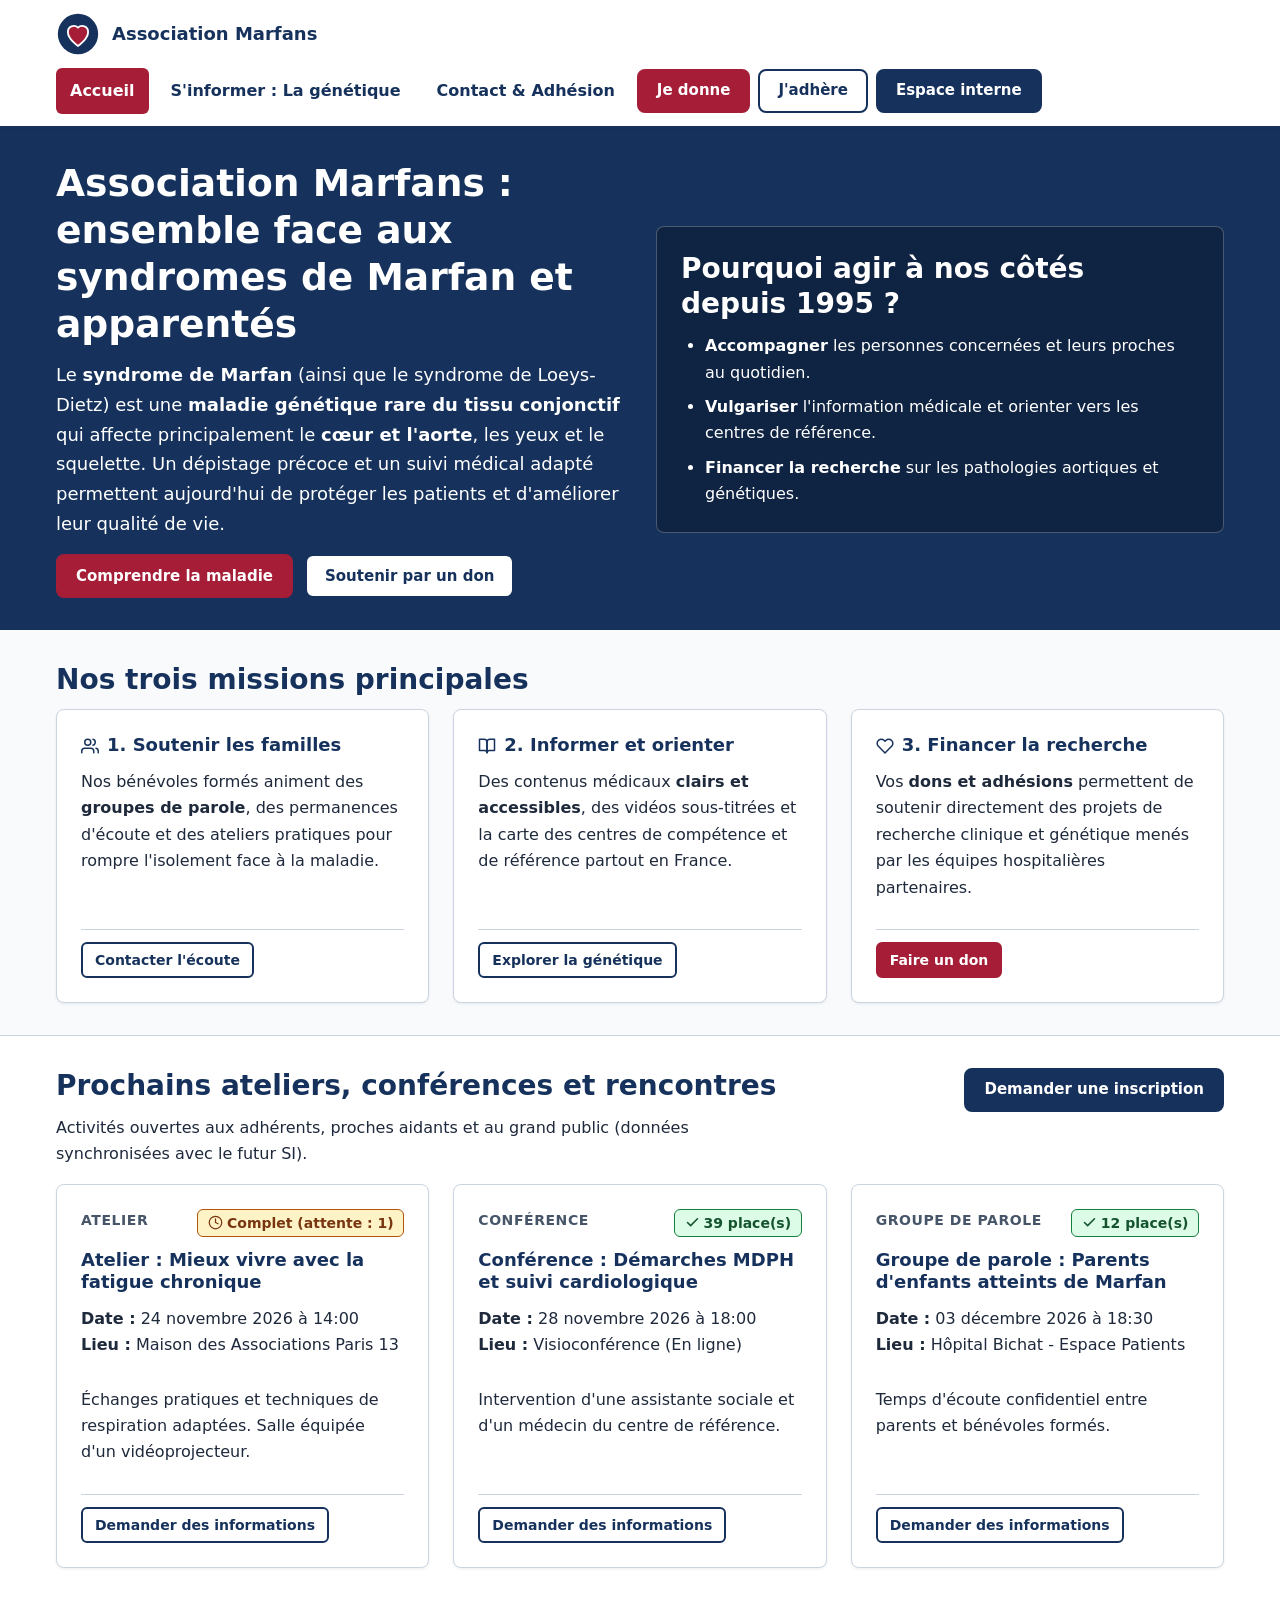
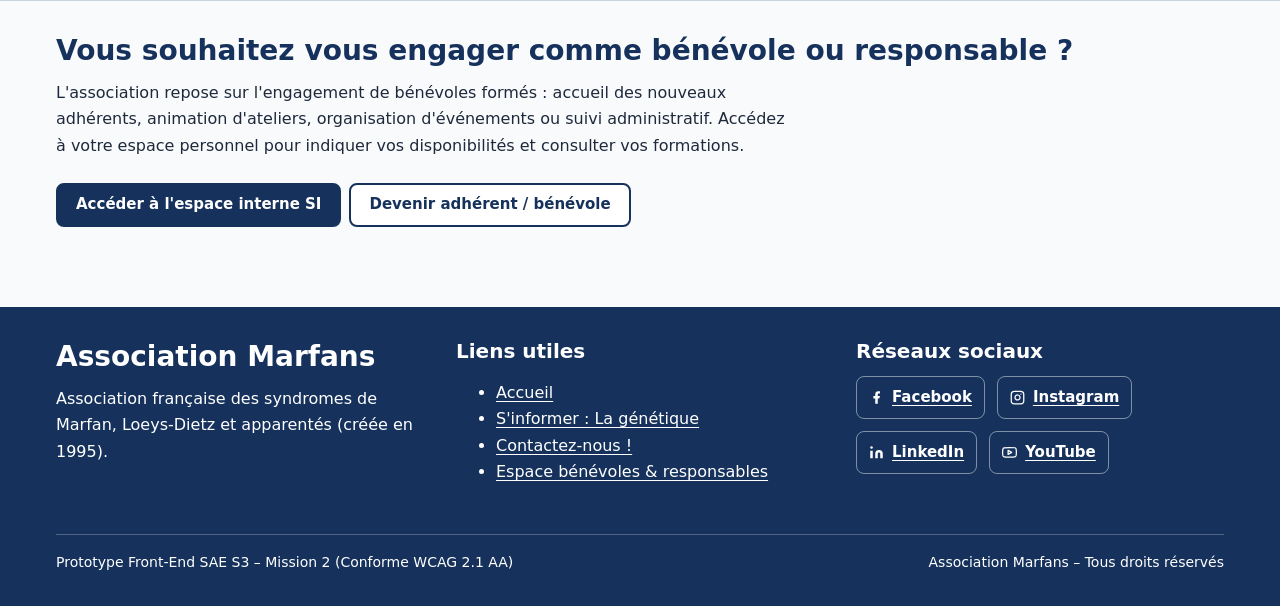
==== index.html @ ef51d099 "Initial commit" ====
<!DOCTYPE html>
<html lang="fr">
<head>
  <meta charset="UTF-8">
  <meta name="viewport" content="width=device-width, initial-scale=1.0">
  <title>Accueil – Association Marfans | Soutenir, Informer, Financer la recherche</title>
  <meta name="description" content="Association française des syndromes de Marfan, Loeys-Dietz et apparentés. Comprendre la maladie, découvrir nos actions et rejoindre nos bénévoles.">
  <link rel="stylesheet" href="css/variables.css">
  <link rel="stylesheet" href="css/base.css">
  <link rel="stylesheet" href="css/components.css">
  <link rel="stylesheet" href="css/pages.css">
</head>
<body>
  <a href="#main-content" class="skip-link">Passer au contenu principal</a>

  <header class="site-header">
    <div class="container header-inner">
      <a href="index.html" class="brand-link">
        <svg class="brand-logo" viewBox="0 0 48 48" role="img" aria-label="Logo Association Marfans">
          <circle cx="24" cy="24" r="22" fill="#16325C" />
          <path d="M24 37s-11-7.2-11-15.2A6.5 6.5 0 0 1 24 17a6.5 6.5 0 0 1 11 4.8C35 29.8 24 37 24 37z" fill="#A51D36" stroke="#FFFFFF" stroke-width="2" />
        </svg>
        <span>Association Marfans</span>
      </a>

      <button type="button" id="nav-toggle" class="nav-toggle" aria-expanded="false" aria-controls="main-nav">
        <svg class="icon" viewBox="0 0 24 24" fill="none" stroke="currentColor" stroke-width="2.2" stroke-linecap="round" stroke-linejoin="round" aria-hidden="true">
          <line x1="3" y1="6" x2="21" y2="6"></line>
          <line x1="3" y1="12" x2="21" y2="12"></line>
          <line x1="3" y1="18" x2="21" y2="18"></line>
        </svg>
        Menu
      </button>

      <nav id="main-nav" class="main-nav" aria-label="Navigation principale">
        <ul class="nav-list">
          <li><a href="index.html" class="nav-link" aria-current="page">Accueil</a></li>
          <li><a href="la-genetique.html" class="nav-link">S'informer : La génétique</a></li>
          <li><a href="contact-adhesion.html" class="nav-link">Contact &amp; Adhésion</a></li>
        </ul>
        <div class="nav-actions">
          <a href="contact-adhesion.html?onglet=don" class="btn btn-primary">Je donne</a>
          <a href="contact-adhesion.html?onglet=adhesion" class="btn btn-outline">J'adhère</a>
          <a href="login.html" id="nav-si-link" class="btn btn-secondary">Espace interne</a>
        </div>
      </nav>
    </div>
  </header>

  <main id="main-content">
    <!-- Section Hero unie (sans dégradé) : explication immédiate de la maladie dès l'entrée -->
    <section class="hero" aria-labelledby="hero-title">
      <div class="container hero-grid">
        <div>
          <h1 id="hero-title">Association Marfans : ensemble face aux syndromes de Marfan et apparentés</h1>
          <p class="hero-lead">
            Le <strong>syndrome de Marfan</strong> (ainsi que le syndrome de Loeys-Dietz) est une
            <strong>maladie génétique rare du tissu conjonctif</strong> qui affecte principalement le
            <strong>cœur et l'aorte</strong>, les yeux et le squelette. Un dépistage précoce et un suivi médical
            adapté permettent aujourd'hui de protéger les patients et d'améliorer leur qualité de vie.
          </p>
          <div class="hero-actions">
            <a href="la-genetique.html" class="btn btn-primary">Comprendre la maladie</a>
            <a href="contact-adhesion.html?onglet=don" class="btn btn-outline">Soutenir par un don</a>
          </div>
        </div>

        <aside class="hero-box" aria-labelledby="hero-box-title">
          <h2 id="hero-box-title">Pourquoi agir à nos côtés depuis 1995 ?</h2>
          <ul>
            <li><strong>Accompagner</strong> les personnes concernées et leurs proches au quotidien.</li>
            <li><strong>Vulgariser</strong> l'information médicale et orienter vers les centres de référence.</li>
            <li><strong>Financer la recherche</strong> sur les pathologies aortiques et génétiques.</li>
          </ul>
        </aside>
      </div>
    </section>

    <!-- Nos 3 missions clés -->
    <section class="section" aria-labelledby="missions-title">
      <div class="container">
        <h2 id="missions-title">Nos trois missions principales</h2>
        <div class="grid grid-3">
          <article class="card">
            <h3 class="card-title">
              <svg class="icon" viewBox="0 0 24 24" fill="none" stroke="currentColor" stroke-width="2" stroke-linecap="round" stroke-linejoin="round" aria-hidden="true">
                <path d="M17 21v-2a4 4 0 0 0-4-4H5a4 4 0 0 0-4 4v2"></path>
                <circle cx="9" cy="7" r="4"></circle>
                <path d="M23 21v-2a4 4 0 0 0-3-3.87"></path>
                <path d="M16 3.13a4 4 0 0 1 0 7.75"></path>
              </svg>
              1. Soutenir les familles
            </h3>
            <p>
              Nos bénévoles formés animent des <strong>groupes de parole</strong>, des permanences d'écoute et des
              ateliers pratiques pour rompre l'isolement face à la maladie.
            </p>
            <div class="card-footer">
              <a href="contact-adhesion.html?onglet=contact" class="btn btn-outline btn-sm">Contacter l'écoute</a>
            </div>
          </article>

          <article class="card">
            <h3 class="card-title">
              <svg class="icon" viewBox="0 0 24 24" fill="none" stroke="currentColor" stroke-width="2" stroke-linecap="round" stroke-linejoin="round" aria-hidden="true">
                <path d="M2 3h6a4 4 0 0 1 4 4v14a3 3 0 0 0-3-3H2z"></path>
                <path d="M22 3h-6a4 4 0 0 0-4 4v14a3 3 0 0 1 3-3h7z"></path>
              </svg>
              2. Informer et orienter
            </h3>
            <p>
              Des contenus médicaux <strong>clairs et accessibles</strong>, des vidéos sous-titrées et la carte des
              centres de compétence et de référence partout en France.
            </p>
            <div class="card-footer">
              <a href="la-genetique.html" class="btn btn-outline btn-sm">Explorer la génétique</a>
            </div>
          </article>

          <article class="card">
            <h3 class="card-title">
              <svg class="icon" viewBox="0 0 24 24" fill="none" stroke="currentColor" stroke-width="2" stroke-linecap="round" stroke-linejoin="round" aria-hidden="true">
                <path d="M20.84 4.61a5.5 5.5 0 0 0-7.78 0L12 5.67l-1.06-1.06a5.5 5.5 0 0 0-7.78 7.78l1.06 1.06L12 21.23l7.78-7.78 1.06-1.06a5.5 5.5 0 0 0 0-7.78z"></path>
              </svg>
              3. Financer la recherche
            </h3>
            <p>
              Vos <strong>dons et adhésions</strong> permettent de soutenir directement des projets de recherche
              clinique et génétique menés par les équipes hospitalières partenaires.
            </p>
            <div class="card-footer">
              <a href="contact-adhesion.html?onglet=don" class="btn btn-primary btn-sm">Faire un don</a>
            </div>
          </article>
        </div>
      </div>
    </section>

    <!-- Aperçu dynamique des prochaines activités (lien Mission 3 / API /api/activités) -->
    <section class="section section-alt" aria-labelledby="activites-title">
      <div class="container">
        <div class="card-header" style="margin-bottom: var(--space-4);">
          <div>
            <h2 id="activites-title">Prochains ateliers, conférences et rencontres</h2>
            <p style="margin-bottom: 0;">
              Activités ouvertes aux adhérents, proches aidants et au grand public (données synchronisées avec le futur SI).
            </p>
          </div>
          <a href="contact-adhesion.html?onglet=contact" class="btn btn-secondary">Demander une inscription</a>
        </div>

        <div id="public-activities-list" class="grid grid-3" aria-live="polite">
          <!-- Rempli dynamiquement par js/accueil.js -->
        </div>
      </div>
    </section>

    <!-- Appel à bénévolat (section aplatie sans carte superflue) -->
    <section class="section" aria-labelledby="rejoindre-title">
      <div class="container cta-band">
        <div>
          <h2 id="rejoindre-title">Vous souhaitez vous engager comme bénévole ou responsable ?</h2>
          <p style="margin-bottom: 0;">
            L'association repose sur l'engagement de bénévoles formés : accueil des nouveaux adhérents, animation
            d'ateliers, organisation d'événements ou suivi administratif. Accédez à votre espace personnel pour indiquer
            vos disponibilités et consulter vos formations.
          </p>
        </div>
        <div class="action-group">
          <a href="login.html" class="btn btn-secondary">Accéder à l'espace interne SI</a>
          <a href="contact-adhesion.html?onglet=adhesion" class="btn btn-outline">Devenir adhérent / bénévole</a>
        </div>
      </div>
    </section>
  </main>

  <footer class="site-footer">
    <div class="container">
      <div class="footer-grid">
        <div>
          <h2>Association Marfans</h2>
          <p>
            Association française des syndromes de Marfan, Loeys-Dietz et apparentés (créée en 1995).
          </p>
        </div>

        <div>
          <h3>Liens utiles</h3>
          <ul>
            <li><a href="index.html">Accueil</a></li>
            <li><a href="la-genetique.html">S'informer : La génétique</a></li>
            <li><a href="contact-adhesion.html">Contactez-nous !</a></li>
            <li><a href="login.html">Espace bénévoles &amp; responsables</a></li>
          </ul>
        </div>

        <div>
          <h3>Réseaux sociaux</h3>
          <ul class="social-links">
            <li>
              <a href="https://www.facebook.com" class="social-link" target="_blank" rel="noopener noreferrer" aria-label="Suivre l'Association Marfans sur Facebook (nouvelle fenêtre)">
                <svg class="icon icon-sm" viewBox="0 0 24 24" fill="currentColor" aria-hidden="true"><path d="M14 13.5h2.5l1-4H14v-2c0-1.03 0-2 2-2h1.5V2.14c-.326-.043-1.557-.14-2.857-.14C11.928 2 10 3.657 10 6.7v2.8H7v4h3V22h4v-8.5z"/></svg>
                Facebook
              </a>
            </li>
            <li>
              <a href="https://www.instagram.com" class="social-link" target="_blank" rel="noopener noreferrer" aria-label="Suivre l'Association Marfans sur Instagram (nouvelle fenêtre)">
                <svg class="icon icon-sm" viewBox="0 0 24 24" fill="none" stroke="currentColor" stroke-width="2" stroke-linecap="round" stroke-linejoin="round" aria-hidden="true"><rect x="2" y="2" width="20" height="20" rx="5" ry="5"></rect><path d="M16 11.37A4 4 0 1 1 12.63 8 4 4 0 0 1 16 11.37z"></path><line x1="17.5" y1="6.5" x2="17.51" y2="6.5"></line></svg>
                Instagram
              </a>
            </li>
            <li>
              <a href="https://www.linkedin.com" class="social-link" target="_blank" rel="noopener noreferrer" aria-label="Suivre l'Association Marfans sur LinkedIn (nouvelle fenêtre)">
                <svg class="icon icon-sm" viewBox="0 0 24 24" fill="currentColor" aria-hidden="true"><path d="M16 8a6 6 0 0 1 6 6v7h-4v-7a2 2 0 0 0-4 0v7h-4v-7a6 6 0 0 1 6-6zM2 9h4v12H2z"/><circle cx="4" cy="4" r="2"/></svg>
                LinkedIn
              </a>
            </li>
            <li>
              <a href="https://www.youtube.com" class="social-link" target="_blank" rel="noopener noreferrer" aria-label="Voir les vidéos sous-titrées sur YouTube (nouvelle fenêtre)">
                <svg class="icon icon-sm" viewBox="0 0 24 24" fill="none" stroke="currentColor" stroke-width="2" stroke-linecap="round" stroke-linejoin="round" aria-hidden="true"><path d="M22.54 6.42a2.78 2.78 0 0 0-1.94-2C18.88 4 12 4 12 4s-6.88 0-8.6.46a2.78 2.78 0 0 0-1.94 2A29 29 0 0 0 1 11.75a29 29 0 0 0 .46 5.33A2.78 2.78 0 0 0 3.4 19c1.72.46 8.6.46 8.6.46s6.88 0 8.6-.46a2.78 2.78 0 0 0 1.94-2 29 29 0 0 0 .46-5.25 29 29 0 0 0-.46-5.33z"></path><polygon points="9.75 15.02 15.5 11.75 9.75 8.48 9.75 15.02"></polygon></svg>
                YouTube
              </a>
            </li>
          </ul>
        </div>
      </div>

      <div class="footer-bottom">
        <span>Prototype Front-End SAE S3 – Mission 2 (Conforme WCAG 2.1 AA)</span>
        <span>Association Marfans – Tous droits réservés</span>
      </div>
    </div>
  </footer>

  <script src="js/data.js"></script>
  <script src="js/layout.js"></script>
  <script src="js/accueil.js"></script>
</body>
</html>
---- css/variables.css ----
/* ==========================================================================
   Design System - Association Marfans (Mission 2)
   Palette unifiée et validée au Contrast Checker (WCAG 2.1 AA/AAA)
   Rayons de bordure uniformisés sur l'ensemble de l'interface.
   ========================================================================== */

:root {
  /* Couleurs principales (Marfans) */
  --color-primary: #16325C;        /* Bleu marine institutionnel (contraste 12.77:1 sur blanc) */
  --color-primary-hover: #0F2342;
  --color-primary-light: #EAF0F8;  /* Fond doux bleu très pâle */

  --color-accent: #A51D36;         /* Rouge carmin accessible (contraste 7.43:1 sur blanc et avec texte blanc) */
  --color-accent-hover: #86152A;
  --color-accent-light: #FDF2F4;

  --color-secondary: #4C1D6B;      /* Violet profond accessible (contraste 12.4:1 avec texte blanc) */
  --color-secondary-light: #F5EFFA;

  /* Neutres & Surfaces */
  --color-bg: #F8FAFC;
  --color-surface: #FFFFFF;
  --color-surface-alt: #F1F5F9;
  --color-border: #CBD5E1;
  --color-border-strong: #64748B;

  /* Textes */
  --color-text: #1E293B;           /* Contraste > 13:1 sur blanc */
  --color-text-muted: #475569;     /* Contraste ~7.5:1 sur blanc */
  --color-text-inverse: #FFFFFF;

  /* États sémantiques (jamais utilisés seuls sans texte/icône) */
  --color-success-bg: #DCFCE7;
  --color-success-text: #14532D;
  --color-success-border: #15803D;

  --color-warning-bg: #FEF3C7;     /* Fond ambre clair avec texte sombre */
  --color-warning-text: #78350F;
  --color-warning-border: #B45309;

  --color-danger-bg: #FEE2E2;
  --color-danger-text: #7F1D1D;
  --color-danger-border: #B91C1C;

  --color-info-bg: #E0F2FE;
  --color-info-text: #0C4A6E;
  --color-info-border: #0369A1;

  /* Focus clavier haute visibilité */
  --focus-ring-color: #D97706;
  --focus-ring: 3px solid var(--focus-ring-color);
  --focus-offset: 2px;

  /* Typographie fluide & lisible (zoom 200% compatible) */
  --font-sans: system-ui, -apple-system, "Segoe UI", Roboto, "Helvetica Neue", Arial, sans-serif;
  --text-xs: 0.875rem;   /* 14px min pour accessibilité */
  --text-sm: 0.9375rem;  /* 15px */
  --text-base: 1rem;     /* 16px */
  --text-lg: 1.125rem;   /* 18px */
  --text-xl: 1.25rem;    /* 20px */
  --text-2xl: clamp(1.35rem, 2.2vw, 1.75rem);
  --text-3xl: clamp(1.75rem, 3vw, 2.35rem);

  /* Espacements */
  --space-1: 0.25rem;
  --space-2: 0.5rem;
  --space-3: 0.75rem;
  --space-4: 1rem;
  --space-5: 1.5rem;
  --space-6: 2rem;
  --space-8: 3rem;

  /* Rayons harmonisés (cohérence entre cartes, boutons, champs, tableaux et badges) */
  --radius: 0.5rem;      /* 8px standard */
  --radius-sm: 0.375rem; /* 6px éléments compacts */

  /* Ombres & Largeur max */
  --shadow-sm: 0 1px 3px rgba(15, 23, 42, 0.08);
  --shadow-md: 0 4px 12px rgba(15, 23, 42, 0.12);
  --container-max: 75rem; /* 1200px */
}
---- css/base.css ----
/* ==========================================================================
   Base & Accessibilité - Association Marfans
   ========================================================================== */

*,
*::before,
*::after {
  box-sizing: border-box;
}

html {
  font-size: 100%;
  scroll-behavior: smooth;
}

@media (prefers-reduced-motion: reduce) {
  html {
    scroll-behavior: auto;
  }
  *, *::before, *::after {
    animation-duration: 0.01ms !important;
    transition-duration: 0.01ms !important;
  }
}

body {
  margin: 0;
  font-family: var(--font-sans);
  font-size: var(--text-base);
  line-height: 1.65;
  color: var(--color-text);
  background-color: var(--color-bg);
  min-height: 100vh;
  display: flex;
  flex-direction: column;
  overflow-x: hidden; /* Évite tout débordement au zoom 200% */
}

main {
  flex: 1 0 auto;
}

img,
svg {
  max-width: 100%;
  height: auto;
  display: block;
}

/* Typographie & Hiérarchie sémantique (Mission 1 : ajout de H1 cohérents) */
h1, h2, h3, h4 {
  color: var(--color-primary);
  line-height: 1.25;
  margin-top: 0;
  margin-bottom: var(--space-3);
  font-weight: 700;
}

h1 {
  font-size: var(--text-3xl);
}

h2 {
  font-size: var(--text-2xl);
}

h3 {
  font-size: var(--text-xl);
}

p {
  margin-top: 0;
  margin-bottom: var(--space-4);
  max-width: 72ch;
}

a {
  color: var(--color-primary);
  text-decoration: underline;
  text-underline-offset: 3px;
}

a:hover {
  color: var(--color-accent);
}

/* Focus clavier universel et très visible (Mission 1 : focus invisible corrigé) */
:focus-visible {
  outline: var(--focus-ring);
  outline-offset: var(--focus-offset);
}

/* Lien d'évitement pour navigation clavier / lecteur d'écran */
.skip-link {
  position: absolute;
  top: -100px;
  left: var(--space-4);
  background: var(--color-primary);
  color: var(--color-text-inverse);
  padding: var(--space-3) var(--space-4);
  border-radius: var(--radius-sm);
  font-weight: 700;
  z-index: 1000;
  text-decoration: none;
}

.skip-link:focus {
  top: var(--space-3);
}

/* Classe utilitaire lecteur d'écran */
.sr-only {
  position: absolute;
  width: 1px;
  height: 1px;
  padding: 0;
  margin: -1px;
  overflow: hidden;
  clip: rect(0, 0, 0, 0);
  white-space: nowrap;
  border: 0;
}

/* Conteneur fluide (pas d'espaces vides déroulants ni de largeur fixe cassée) */
.container {
  width: 100%;
  max-width: var(--container-max);
  margin-inline: auto;
  padding-inline: var(--space-4);
}

.section {
  padding-block: var(--space-6);
}

.section-alt {
  background-color: var(--color-surface);
  border-block: 1px solid var(--color-border);
}

/* Tableaux responsives sans scroll cassé */
.table-responsive {
  width: 100%;
  overflow-x: auto;
  border: 1px solid var(--color-border);
  border-radius: var(--radius);
  background: var(--color-surface);
}

.table-responsive--flat {
  border: none;
  border-radius: 0;
  background: transparent;
}

.icon {
  width: 1.125rem;
  height: 1.125rem;
  flex-shrink: 0;
  display: inline-block;
  vertical-align: middle;
}

.icon-sm {
  width: 0.9375rem;
  height: 0.9375rem;
}

.icon-lg {
  width: 1.5rem;
  height: 1.5rem;
}

table {
  width: 100%;
  border-collapse: collapse;
  text-align: left;
  font-size: var(--text-sm);
}

th, td {
  padding: var(--space-3) var(--space-4);
  border-bottom: 1px solid var(--color-border);
  vertical-align: top;
}

th {
  background-color: var(--color-primary-light);
  color: var(--color-primary);
  font-weight: 700;
}

tbody tr:last-child td {
  border-bottom: none;
}
---- css/components.css ----
/* ==========================================================================
   Composants UI unifiés - Association Marfans
   Rayons uniformisés (--radius / --radius-sm), pas de cartes imbriquées.
   ========================================================================== */

/* --- Header & Navigation --- */
.site-header {
  background-color: var(--color-surface);
  border-bottom: 2px solid var(--color-primary);
  box-shadow: var(--shadow-sm);
  position: sticky;
  top: 0;
  z-index: 100;
}

.header-inner {
  display: flex;
  flex-wrap: wrap;
  align-items: center;
  justify-content: space-between;
  gap: var(--space-3);
  padding-block: var(--space-3);
}

.brand-link {
  display: inline-flex;
  align-items: center;
  gap: var(--space-3);
  text-decoration: none;
  color: var(--color-primary);
  font-weight: 800;
  font-size: var(--text-lg);
}

.brand-link:hover {
  color: var(--color-accent);
}

.brand-logo {
  width: 44px;
  height: 44px;
  flex-shrink: 0;
}

.nav-toggle {
  display: none;
  background-color: var(--color-primary);
  color: var(--color-text-inverse);
  border: 2px solid var(--color-primary);
  border-radius: var(--radius);
  padding: var(--space-2) var(--space-3);
  font-size: var(--text-sm);
  font-weight: 700;
  cursor: pointer;
}

.main-nav {
  display: flex;
  flex-wrap: wrap;
  align-items: center;
  gap: var(--space-2);
}

.nav-list {
  display: flex;
  flex-wrap: wrap;
  align-items: center;
  list-style: none;
  margin: 0;
  padding: 0;
  gap: var(--space-2);
}

.nav-link {
  display: inline-flex;
  align-items: center;
  padding: var(--space-2) var(--space-3);
  border-radius: var(--radius-sm);
  text-decoration: none;
  font-weight: 600;
  color: var(--color-primary);
  border: 2px solid transparent;
  transition: background-color 0.15s ease, color 0.15s ease;
}

.nav-link:hover {
  background-color: var(--color-primary-light);
  color: var(--color-primary);
}

/* Indicateur clair de la page active */
.nav-link[aria-current="page"] {
  background-color: var(--color-accent);
  color: var(--color-text-inverse);
}

.nav-actions {
  display: flex;
  flex-wrap: wrap;
  align-items: center;
  gap: var(--space-2);
}

@media (max-width: 960px) {
  .nav-toggle {
    display: inline-flex;
    align-items: center;
    gap: var(--space-2);
  }

  .main-nav {
    display: none;
    width: 100%;
    flex-direction: column;
    align-items: stretch;
    padding-top: var(--space-3);
    border-top: 1px solid var(--color-border);
  }

  .main-nav.is-open {
    display: flex;
  }

  .nav-list {
    flex-direction: column;
    align-items: stretch;
  }

  .nav-link,
  .nav-actions .btn {
    width: 100%;
    justify-content: center;
  }

  .nav-actions {
    flex-direction: column;
    align-items: stretch;
    margin-top: var(--space-2);
  }
}

/* --- Boutons unifiés --- */
.btn {
  display: inline-flex;
  align-items: center;
  justify-content: center;
  gap: var(--space-2);
  padding: 0.625rem 1.125rem;
  font-family: inherit;
  font-size: var(--text-sm);
  font-weight: 700;
  line-height: 1.3;
  text-decoration: none;
  border-radius: var(--radius);
  border: 2px solid transparent;
  cursor: pointer;
  min-height: 44px;
  transition: background-color 0.15s ease, border-color 0.15s ease;
}

.btn-primary {
  background-color: var(--color-accent);
  color: var(--color-text-inverse);
  border-color: var(--color-accent);
}

.btn-primary:hover {
  background-color: var(--color-accent-hover);
  border-color: var(--color-accent-hover);
  color: var(--color-text-inverse);
}

.btn-secondary {
  background-color: var(--color-primary);
  color: var(--color-text-inverse);
  border-color: var(--color-primary);
}

.btn-secondary:hover {
  background-color: var(--color-primary-hover);
  border-color: var(--color-primary-hover);
  color: var(--color-text-inverse);
}

.btn-outline {
  background-color: var(--color-surface);
  color: var(--color-primary);
  border-color: var(--color-primary);
}

.btn-outline:hover {
  background-color: var(--color-primary-light);
  color: var(--color-primary);
}

.btn-success {
  background-color: var(--color-success-border);
  color: var(--color-text-inverse);
  border-color: var(--color-success-border);
}

.btn-success:hover {
  background-color: var(--color-success-text);
  border-color: var(--color-success-text);
}

.btn-danger-outline {
  background-color: var(--color-surface);
  color: var(--color-danger-text);
  border-color: var(--color-danger-border);
}

.btn-danger-outline:hover {
  background-color: var(--color-danger-bg);
}

.btn-sm {
  min-height: 36px;
  padding: 0.375rem 0.75rem;
  font-size: var(--text-xs);
  border-radius: var(--radius-sm);
}

.btn[disabled] {
  opacity: 0.55;
  cursor: not-allowed;
}

/* --- Cartes & Grilles fluides --- */
.grid {
  display: grid;
  gap: var(--space-5);
}

.grid-2 {
  grid-template-columns: repeat(auto-fit, minmax(min(100%, 300px), 1fr));
}

.grid-3 {
  grid-template-columns: repeat(auto-fit, minmax(min(100%, 260px), 1fr));
}

.card {
  background-color: var(--color-surface);
  border: 1px solid var(--color-border);
  border-radius: var(--radius);
  padding: var(--space-5);
  box-shadow: var(--shadow-sm);
  display: flex;
  flex-direction: column;
  gap: var(--space-3);
}

.card-header {
  display: flex;
  flex-wrap: wrap;
  justify-content: space-between;
  align-items: flex-start;
  gap: var(--space-2);
}

.card-title {
  margin-bottom: 0;
  font-size: var(--text-lg);
  display: inline-flex;
  align-items: center;
  gap: var(--space-2);
}

.card-footer {
  margin-top: auto;
  padding-top: var(--space-3);
  border-top: 1px solid var(--color-border);
  display: flex;
  flex-wrap: wrap;
  gap: var(--space-2);
}

.card-divider-note {
  margin-top: var(--space-3);
  padding-top: var(--space-3);
  border-top: 1px solid var(--color-border);
  font-size: var(--text-sm);
  color: var(--color-text);
}

/* Étiquette de catégorie discrète (remplace les badges décoratifs inutiles) */
.meta-label {
  font-size: var(--text-xs);
  font-weight: 700;
  text-transform: uppercase;
  letter-spacing: 0.04em;
  color: var(--color-text-muted);
}

/* --- Badges d'état critiques uniquement (icône + texte, rayon harmonisé) --- */
.badge {
  display: inline-flex;
  align-items: center;
  gap: var(--space-1);
  padding: 0.25rem 0.6rem;
  border-radius: var(--radius-sm);
  font-size: var(--text-xs);
  font-weight: 700;
  border: 1px solid transparent;
  line-height: 1.3;
}

.badge-info {
  background-color: var(--color-info-bg);
  color: var(--color-info-text);
  border-color: var(--color-info-border);
}

.badge-success {
  background-color: var(--color-success-bg);
  color: var(--color-success-text);
  border-color: var(--color-success-border);
}

.badge-warning {
  background-color: var(--color-warning-bg);
  color: var(--color-warning-text);
  border-color: var(--color-warning-border);
}

.badge-danger {
  background-color: var(--color-danger-bg);
  color: var(--color-danger-text);
  border-color: var(--color-danger-border);
}

/* --- Alertes & Bandeaux --- */
.alert {
  padding: var(--space-4);
  border-radius: var(--radius);
  border: 1px solid var(--color-border);
  border-left-width: 5px;
  margin-bottom: var(--space-4);
}

.alert-info {
  background-color: var(--color-info-bg);
  color: var(--color-info-text);
  border-color: var(--color-info-border);
}

.alert-success {
  background-color: var(--color-success-bg);
  color: var(--color-success-text);
  border-color: var(--color-success-border);
}

.alert-warning {
  background-color: var(--color-warning-bg);
  color: var(--color-warning-text);
  border-color: var(--color-warning-border);
}

.alert-danger {
  background-color: var(--color-danger-bg);
  color: var(--color-danger-text);
  border-color: var(--color-danger-border);
}

/* --- Formulaires 100 % accessibles au clavier --- */
.form-group {
  display: flex;
  flex-direction: column;
  gap: var(--space-1);
  margin-bottom: var(--space-4);
}

.form-label {
  font-weight: 700;
  color: var(--color-text);
}

.required-mark {
  color: var(--color-accent);
  font-weight: 800;
}

.form-hint {
  font-size: var(--text-xs);
  color: var(--color-text-muted);
}

.form-control {
  width: 100%;
  padding: 0.625rem 0.75rem;
  font-family: inherit;
  font-size: var(--text-base);
  color: var(--color-text);
  background-color: var(--color-surface);
  border: 2px solid var(--color-border-strong);
  border-radius: var(--radius);
  min-height: 44px;
}

.form-control[aria-invalid="true"] {
  border-color: var(--color-danger-border);
  background-color: var(--color-danger-bg);
}

.form-error {
  font-size: var(--text-xs);
  font-weight: 700;
  color: var(--color-danger-text);
  min-height: 1.2em;
}

/* Fieldset aplati (évite les boîtes imbriquées dans les cartes de formulaire) */
fieldset.form-fieldset {
  border: none;
  border-top: 1px solid var(--color-border);
  padding: var(--space-4) 0 var(--space-2);
  margin: 0 0 var(--space-4);
}

fieldset.form-fieldset legend {
  font-weight: 700;
  color: var(--color-primary);
  padding: 0 var(--space-2) 0 0;
}

.radio-group {
  display: flex;
  flex-wrap: wrap;
  gap: var(--space-4);
  margin-top: var(--space-2);
}

.radio-option {
  display: inline-flex;
  align-items: center;
  gap: var(--space-2);
  cursor: pointer;
  min-height: 36px;
}

.radio-option input[type="radio"],
.checkbox-option input[type="checkbox"] {
  width: 20px;
  height: 20px;
  accent-color: var(--color-primary);
  cursor: pointer;
}

/* --- Onglets accessibles (ARIA tabs) --- */
.tablist {
  display: flex;
  flex-wrap: wrap;
  gap: var(--space-2);
  border-bottom: 2px solid var(--color-border);
  margin-bottom: var(--space-5);
}

.tab-btn {
  padding: var(--space-3) var(--space-4);
  background: var(--color-surface-alt);
  color: var(--color-text);
  border: 2px solid var(--color-border);
  border-bottom: none;
  border-radius: var(--radius) var(--radius) 0 0;
  font-family: inherit;
  font-size: var(--text-sm);
  font-weight: 700;
  cursor: pointer;
  min-height: 44px;
}

.tab-btn[aria-selected="true"] {
  background: var(--color-primary);
  color: var(--color-text-inverse);
  border-color: var(--color-primary);
}

/* --- Footer accessible --- */
.site-footer {
  background-color: var(--color-primary);
  color: var(--color-text-inverse);
  padding-block: var(--space-6);
  margin-top: var(--space-8);
}

.site-footer h2,
.site-footer h3 {
  color: var(--color-text-inverse);
}

.site-footer a {
  color: #FFFFFF;
  text-decoration: underline;
}

.site-footer a:hover {
  color: #FDE68A;
}

.footer-grid {
  display: grid;
  grid-template-columns: repeat(auto-fit, minmax(min(100%, 220px), 1fr));
  gap: var(--space-6);
}

.social-links {
  display: flex;
  flex-wrap: wrap;
  gap: var(--space-3);
  list-style: none;
  margin: 0;
  padding: 0;
}

.social-link {
  display: inline-flex;
  align-items: center;
  gap: var(--space-2);
  padding: var(--space-2) var(--space-3);
  border: 1px solid rgba(255, 255, 255, 0.45);
  border-radius: var(--radius);
  text-decoration: none;
  font-size: var(--text-sm);
  font-weight: 600;
}

.social-link:hover {
  background-color: rgba(255, 255, 255, 0.14);
}

.footer-bottom {
  margin-top: var(--space-6);
  padding-top: var(--space-4);
  border-top: 1px solid rgba(255, 255, 255, 0.25);
  font-size: var(--text-xs);
  display: flex;
  flex-wrap: wrap;
  justify-content: space-between;
  gap: var(--space-3);
}

/* --- Modale accessible --- */
.modal-backdrop {
  position: fixed;
  inset: 0;
  background: rgba(15, 23, 42, 0.72);
  display: flex;
  align-items: center;
  justify-content: center;
  padding: var(--space-4);
  z-index: 500;
}

.modal-backdrop[hidden] {
  display: none;
}

.modal-dialog {
  background: var(--color-surface);
  color: var(--color-text);
  border-radius: var(--radius);
  width: 100%;
  max-width: 660px;
  max-height: 90vh;
  overflow-y: auto;
  padding: var(--space-6);
  box-shadow: var(--shadow-md);
}

.modal-header {
  display: flex;
  justify-content: space-between;
  align-items: center;
  gap: var(--space-3);
  margin-bottom: var(--space-4);
  padding-bottom: var(--space-3);
  border-bottom: 1px solid var(--color-border);
}
---- css/pages.css ----
/* ==========================================================================
   Styles spécifiques aux pages - Association Marfans
   Couleurs unies (sans dégradé), rayons harmonisés (--radius).
   ========================================================================== */

/* --- Hero Accueil (fond uni haute lisibilité, sans dégradé) --- */
.hero {
  background-color: var(--color-primary);
  color: var(--color-text-inverse);
  padding-block: var(--space-6);
}

.hero h1,
.hero h2 {
  color: var(--color-text-inverse);
}

.hero-grid {
  display: grid;
  grid-template-columns: repeat(auto-fit, minmax(min(100%, 300px), 1fr));
  gap: var(--space-6);
  align-items: center;
}

.hero-lead {
  font-size: var(--text-lg);
  max-width: 60ch;
}

.hero-actions {
  display: flex;
  flex-wrap: wrap;
  gap: var(--space-3);
  margin-top: var(--space-4);
}

.hero-box {
  background-color: var(--color-primary-hover);
  border: 1px solid rgba(255, 255, 255, 0.25);
  border-radius: var(--radius);
  padding: var(--space-5);
}

.hero-box ul {
  margin: 0;
  padding-left: var(--space-5);
}

.hero-box li + li {
  margin-top: var(--space-2);
}

/* --- Section CTA aplatie (sans carte imbriquée) --- */
.cta-band {
  display: flex;
  flex-wrap: wrap;
  justify-content: space-between;
  align-items: center;
  gap: var(--space-5);
}

/* --- Bandeau d'en-tête de page interne --- */
.page-banner {
  background-color: var(--color-primary-light);
  border-bottom: 1px solid var(--color-border);
  padding-block: var(--space-5);
}

.breadcrumb {
  font-size: var(--text-xs);
  color: var(--color-text-muted);
  margin-bottom: var(--space-2);
}

/* --- Section Vidéos accessibles --- */
.video-grid {
  display: grid;
  grid-template-columns: repeat(auto-fit, minmax(min(100%, 290px), 1fr));
  gap: var(--space-5);
}

.video-card {
  background: var(--color-surface);
  border: 1px solid var(--color-border);
  border-radius: var(--radius);
  overflow: hidden;
  display: flex;
  flex-direction: column;
  box-shadow: var(--shadow-sm);
}

.video-player-box {
  position: relative;
  background-color: #0F172A;
  color: var(--color-text-inverse);
  aspect-ratio: 16 / 9;
  display: flex;
  flex-direction: column;
  align-items: center;
  justify-content: center;
  padding: var(--space-4);
  text-align: center;
}

.video-caption-bar {
  margin-top: var(--space-2);
  background: rgba(15, 23, 42, 0.9);
  border: 1px solid rgba(255, 255, 255, 0.4);
  padding: var(--space-1) var(--space-3);
  border-radius: var(--radius-sm);
  font-size: var(--text-xs);
}

.video-body {
  padding: var(--space-4);
  display: flex;
  flex-direction: column;
  gap: var(--space-2);
  flex: 1;
}

.transcript-box {
  background: var(--color-surface-alt);
  border-left: 4px solid var(--color-primary);
  padding: var(--space-3);
  font-size: var(--text-xs);
  border-radius: var(--radius-sm);
}

/* --- Carte SVG Centres de référence --- */
.map-layout {
  display: grid;
  grid-template-columns: repeat(auto-fit, minmax(min(100%, 280px), 1fr));
  gap: var(--space-5);
  align-items: start;
}

.map-frame {
  background: var(--color-surface);
  border: 1px solid var(--color-border);
  border-radius: var(--radius);
  padding: var(--space-4);
}

/* --- Barre utilisateur SI --- */
.si-topbar {
  background-color: var(--color-secondary);
  color: var(--color-text-inverse);
  padding-block: var(--space-3);
}

.si-topbar-inner {
  display: flex;
  flex-wrap: wrap;
  justify-content: space-between;
  align-items: center;
  gap: var(--space-3);
}

.si-topbar .badge {
  background-color: #FFFFFF;
  color: var(--color-secondary);
  border-color: #FFFFFF;
}

.si-topbar .btn-outline {
  background-color: transparent;
  color: #FFFFFF;
  border-color: #FFFFFF;
}

.si-topbar .btn-outline:hover {
  background-color: rgba(255, 255, 255, 0.16);
}

/* --- Stats / KPIs --- */
.stats-grid {
  display: grid;
  grid-template-columns: repeat(auto-fit, minmax(min(100%, 190px), 1fr));
  gap: var(--space-4);
  margin-bottom: var(--space-5);
}

.stat-card {
  background: var(--color-surface);
  border: 1px solid var(--color-border);
  border-top: 4px solid var(--color-primary);
  border-radius: var(--radius);
  padding: var(--space-4);
}

.stat-card--alert {
  border-top-color: var(--color-accent);
}

.stat-value {
  font-size: var(--text-2xl);
  font-weight: 800;
  color: var(--color-primary);
  line-height: 1.2;
}

.stat-label {
  font-size: var(--text-xs);
  color: var(--color-text-muted);
  font-weight: 600;
}

/* --- Barre de filtres --- */
.filter-bar {
  background: var(--color-surface);
  border: 1px solid var(--color-border);
  border-radius: var(--radius);
  padding: var(--space-4);
  margin-bottom: var(--space-5);
  display: flex;
  flex-wrap: wrap;
  gap: var(--space-4);
  align-items: flex-end;
}

.filter-bar .form-group {
  margin-bottom: 0;
  min-width: 190px;
  flex: 1 1 200px;
}

/* --- Liste d'actions inline dans tableaux --- */
.action-group {
  display: flex;
  flex-wrap: wrap;
  gap: var(--space-2);
}

/* --- Sélecteur démo Login --- */
.demo-accounts {
  display: grid;
  grid-template-columns: repeat(auto-fit, minmax(min(100%, 220px), 1fr));
  gap: var(--space-3);
}

.demo-account-btn {
  text-align: left;
  justify-content: flex-start;
  flex-direction: column;
  align-items: flex-start;
  gap: 2px;
  padding: var(--space-3);
}
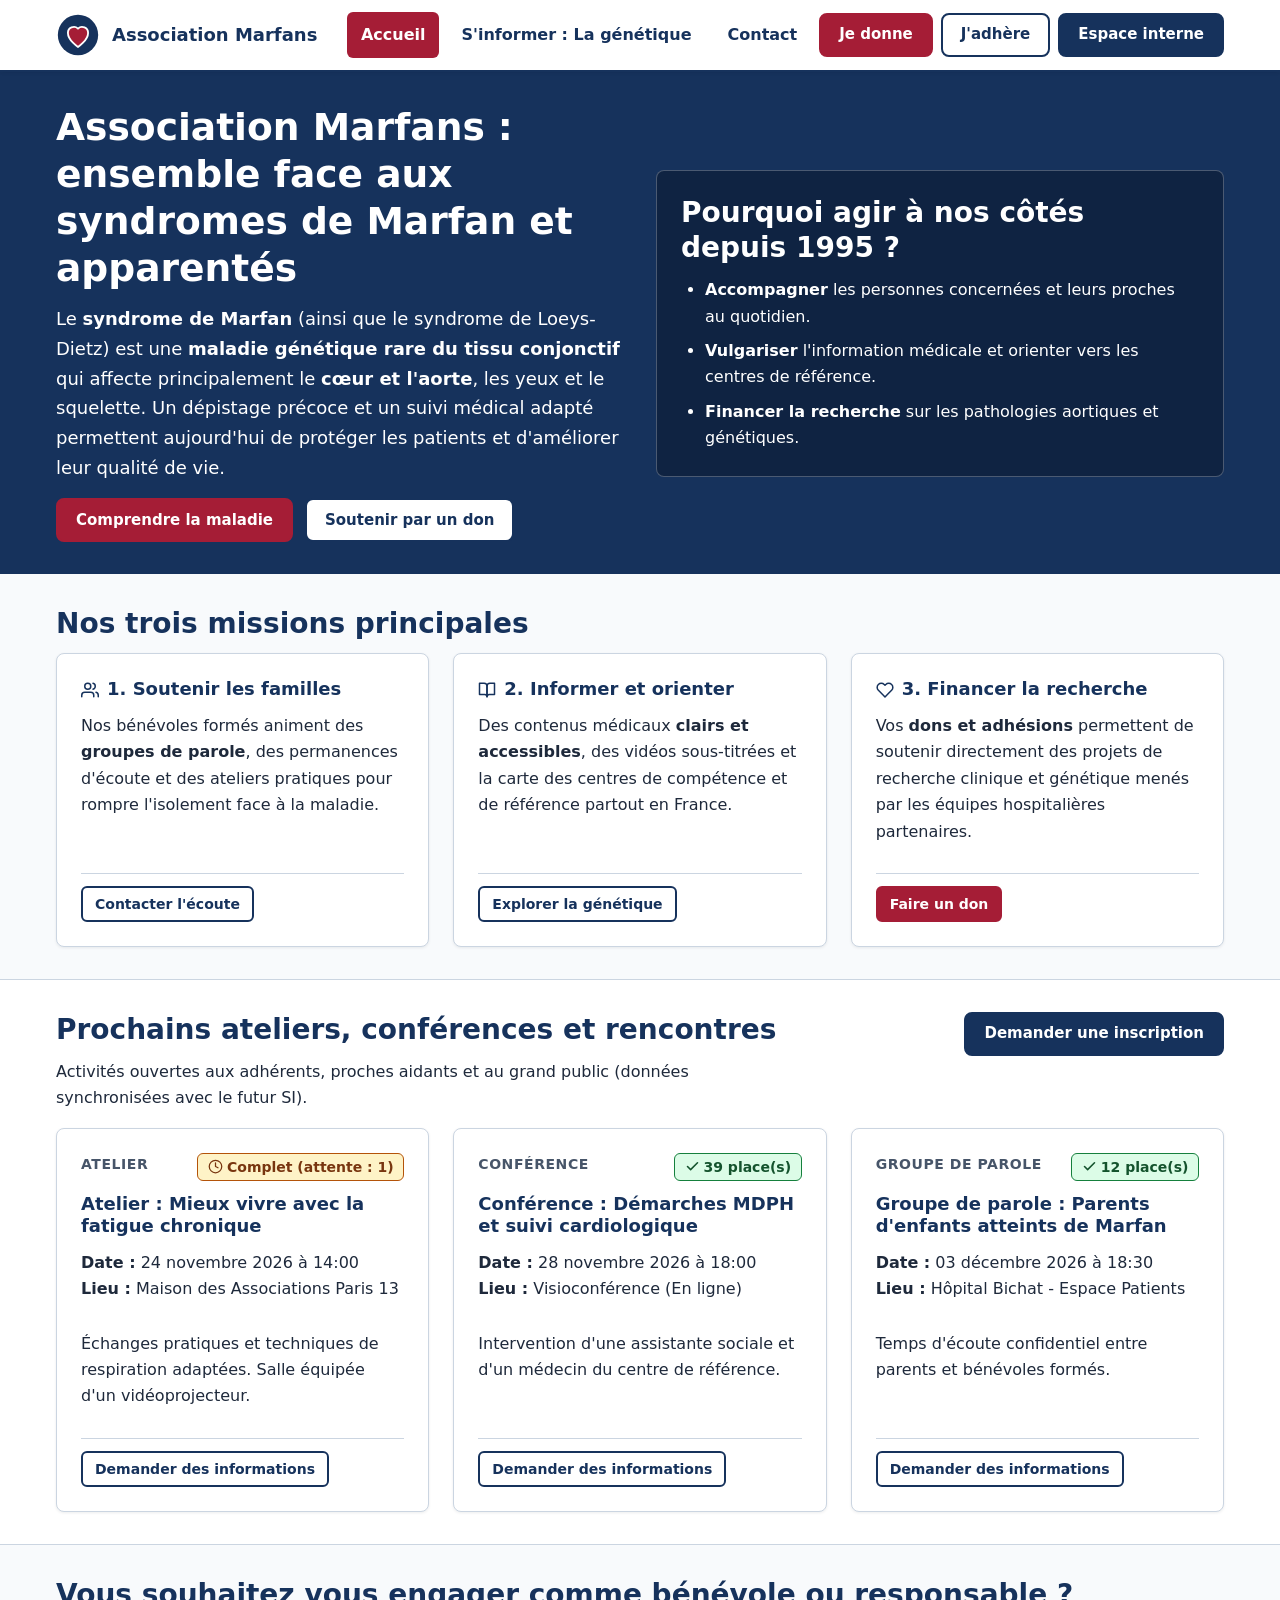
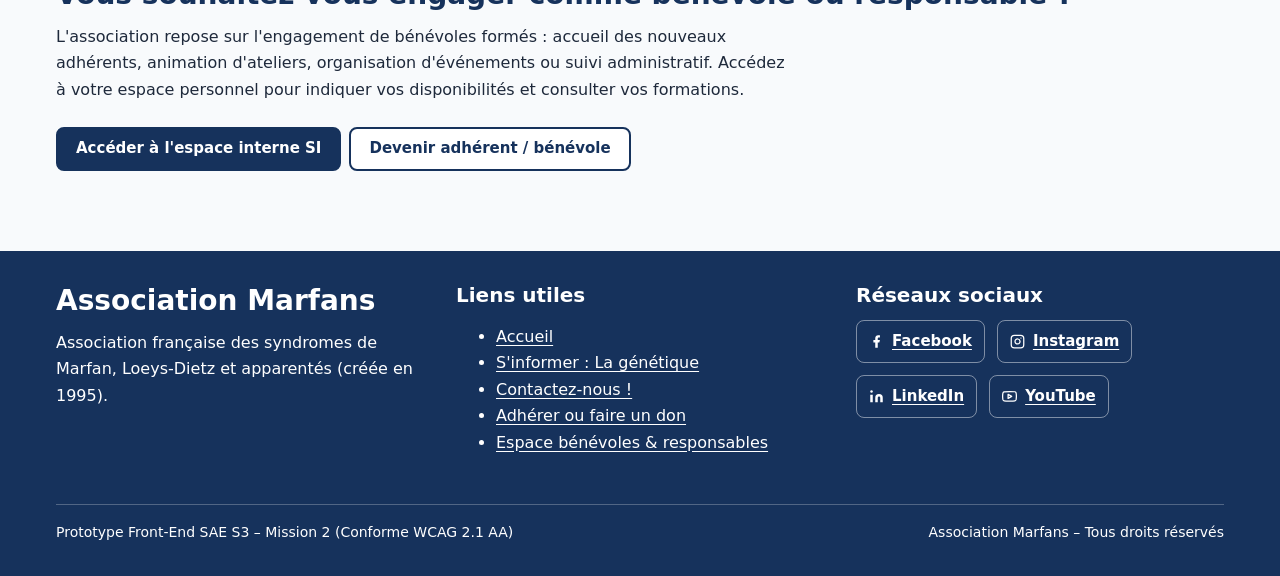
==== commit 4f3188e2: "2" ====
--- a/index.html
+++ b/index.html
@@ -36,11 +36,11 @@
         <ul class="nav-list">
           <li><a href="index.html" class="nav-link" aria-current="page">Accueil</a></li>
           <li><a href="la-genetique.html" class="nav-link">S'informer : La génétique</a></li>
-          <li><a href="contact-adhesion.html" class="nav-link">Contact &amp; Adhésion</a></li>
+          <li><a href="contact.html" class="nav-link">Contact</a></li>
         </ul>
         <div class="nav-actions">
-          <a href="contact-adhesion.html?onglet=don" class="btn btn-primary">Je donne</a>
-          <a href="contact-adhesion.html?onglet=adhesion" class="btn btn-outline">J'adhère</a>
+          <a href="soutenir.html?onglet=don" class="btn btn-primary">Je donne</a>
+          <a href="soutenir.html?onglet=adhesion" class="btn btn-outline">J'adhère</a>
           <a href="login.html" id="nav-si-link" class="btn btn-secondary">Espace interne</a>
         </div>
       </nav>
@@ -61,7 +61,7 @@
           </p>
           <div class="hero-actions">
             <a href="la-genetique.html" class="btn btn-primary">Comprendre la maladie</a>
-            <a href="contact-adhesion.html?onglet=don" class="btn btn-outline">Soutenir par un don</a>
+            <a href="soutenir.html?onglet=don" class="btn btn-outline">Soutenir par un don</a>
           </div>
         </div>
 
@@ -96,7 +96,7 @@
               ateliers pratiques pour rompre l'isolement face à la maladie.
             </p>
             <div class="card-footer">
-              <a href="contact-adhesion.html?onglet=contact" class="btn btn-outline btn-sm">Contacter l'écoute</a>
+              <a href="contact.html" class="btn btn-outline btn-sm">Contacter l'écoute</a>
             </div>
           </article>
 
@@ -129,7 +129,7 @@
               clinique et génétique menés par les équipes hospitalières partenaires.
             </p>
             <div class="card-footer">
-              <a href="contact-adhesion.html?onglet=don" class="btn btn-primary btn-sm">Faire un don</a>
+              <a href="soutenir.html?onglet=don" class="btn btn-primary btn-sm">Faire un don</a>
             </div>
           </article>
         </div>
@@ -146,7 +146,7 @@
               Activités ouvertes aux adhérents, proches aidants et au grand public (données synchronisées avec le futur SI).
             </p>
           </div>
-          <a href="contact-adhesion.html?onglet=contact" class="btn btn-secondary">Demander une inscription</a>
+          <a href="contact.html" class="btn btn-secondary">Demander une inscription</a>
         </div>
 
         <div id="public-activities-list" class="grid grid-3" aria-live="polite">
@@ -168,7 +168,7 @@
         </div>
         <div class="action-group">
           <a href="login.html" class="btn btn-secondary">Accéder à l'espace interne SI</a>
-          <a href="contact-adhesion.html?onglet=adhesion" class="btn btn-outline">Devenir adhérent / bénévole</a>
+          <a href="soutenir.html?onglet=adhesion" class="btn btn-outline">Devenir adhérent / bénévole</a>
         </div>
       </div>
     </section>
@@ -189,7 +189,7 @@
           <ul>
             <li><a href="index.html">Accueil</a></li>
             <li><a href="la-genetique.html">S'informer : La génétique</a></li>
-            <li><a href="contact-adhesion.html">Contactez-nous !</a></li>
+            <li><a href="contact.html">Contactez-nous !</a></li>            <li><a href="soutenir.html">Adhérer ou faire un don</a></li>
             <li><a href="login.html">Espace bénévoles &amp; responsables</a></li>
           </ul>
         </div>
--- a/css/components.css
+++ b/css/components.css
@@ -99,6 +99,13 @@
   flex-wrap: wrap;
   align-items: center;
   gap: var(--space-2);
+}
+
+/* Bouton d'action du menu correspondant à la page/onglet actif */
+.nav-actions .btn[aria-current="page"] {
+  text-decoration: underline;
+  text-decoration-thickness: 3px;
+  text-underline-offset: 5px;
 }
 
 @media (max-width: 960px) {
